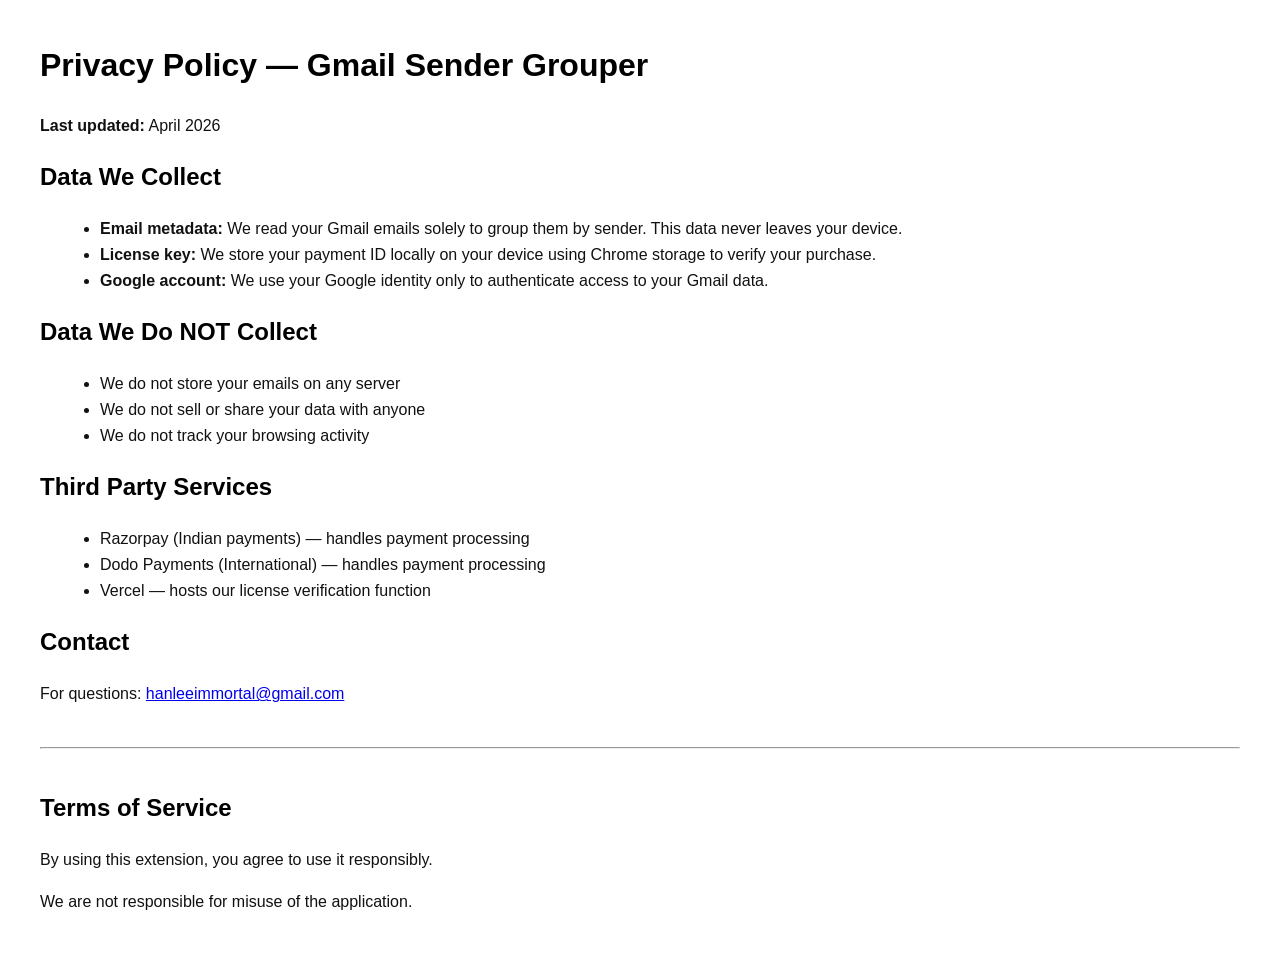
==== index.html @ 6779dde5 "Add Privacy Policy page for Gmail Sender Grouper in html" ====
<!DOCTYPE html>
<html lang="en">
<head>
  <meta charset="UTF-8">
  <title>Privacy Policy — Gmail Sender Grouper</title>
  <meta name="viewport" content="width=device-width, initial-scale=1.0">
  <style>
    body {
      font-family: Arial, sans-serif;
      line-height: 1.6;
      margin: 40px;
      color: #111;
      background: #fff;
    }
    h1, h2 {
      color: #000;
    }
    ul {
      margin-left: 20px;
    }
    hr {
      margin: 40px 0;
    }
  </style>
</head>
<body>

  <h1>Privacy Policy — Gmail Sender Grouper</h1>
  <p><strong>Last updated:</strong> April 2026</p>

  <h2>Data We Collect</h2>
  <ul>
    <li><strong>Email metadata:</strong> We read your Gmail emails solely to group them by sender. This data never leaves your device.</li>
    <li><strong>License key:</strong> We store your payment ID locally on your device using Chrome storage to verify your purchase.</li>
    <li><strong>Google account:</strong> We use your Google identity only to authenticate access to your Gmail data.</li>
  </ul>

  <h2>Data We Do NOT Collect</h2>
  <ul>
    <li>We do not store your emails on any server</li>
    <li>We do not sell or share your data with anyone</li>
    <li>We do not track your browsing activity</li>
  </ul>

  <h2>Third Party Services</h2>
  <ul>
    <li>Razorpay (Indian payments) — handles payment processing</li>
    <li>Dodo Payments (International) — handles payment processing</li>
    <li>Vercel — hosts our license verification function</li>
  </ul>

  <h2>Contact</h2>
  <p>For questions: <a href="mailto:hanleeimmortal@gmail.com">hanleeimmortal@gmail.com</a></p>

  <hr>

  <h2>Terms of Service</h2>
  <p>By using this extension, you agree to use it responsibly.</p>
  <p>We are not responsible for misuse of the application.</p>

</body>
</html>
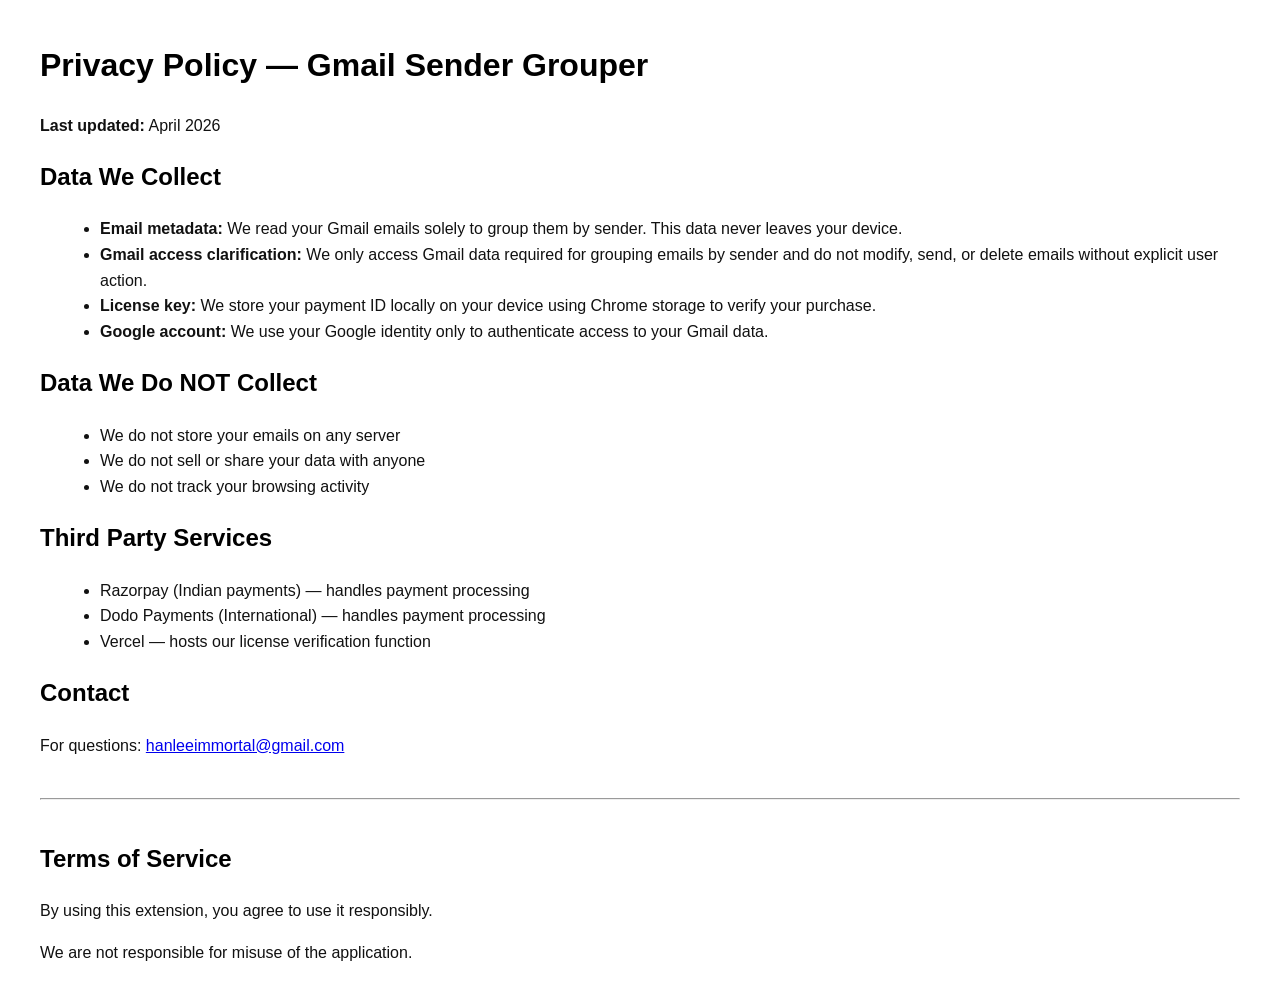
==== commit 505df76d: "Update index.html" ====
--- a/index.html
+++ b/index.html
@@ -31,6 +31,7 @@
   <h2>Data We Collect</h2>
   <ul>
     <li><strong>Email metadata:</strong> We read your Gmail emails solely to group them by sender. This data never leaves your device.</li>
+    <li><strong>Gmail access clarification:</strong> We only access Gmail data required for grouping emails by sender and do not modify, send, or delete emails without explicit user action.</li>
     <li><strong>License key:</strong> We store your payment ID locally on your device using Chrome storage to verify your purchase.</li>
     <li><strong>Google account:</strong> We use your Google identity only to authenticate access to your Gmail data.</li>
   </ul>
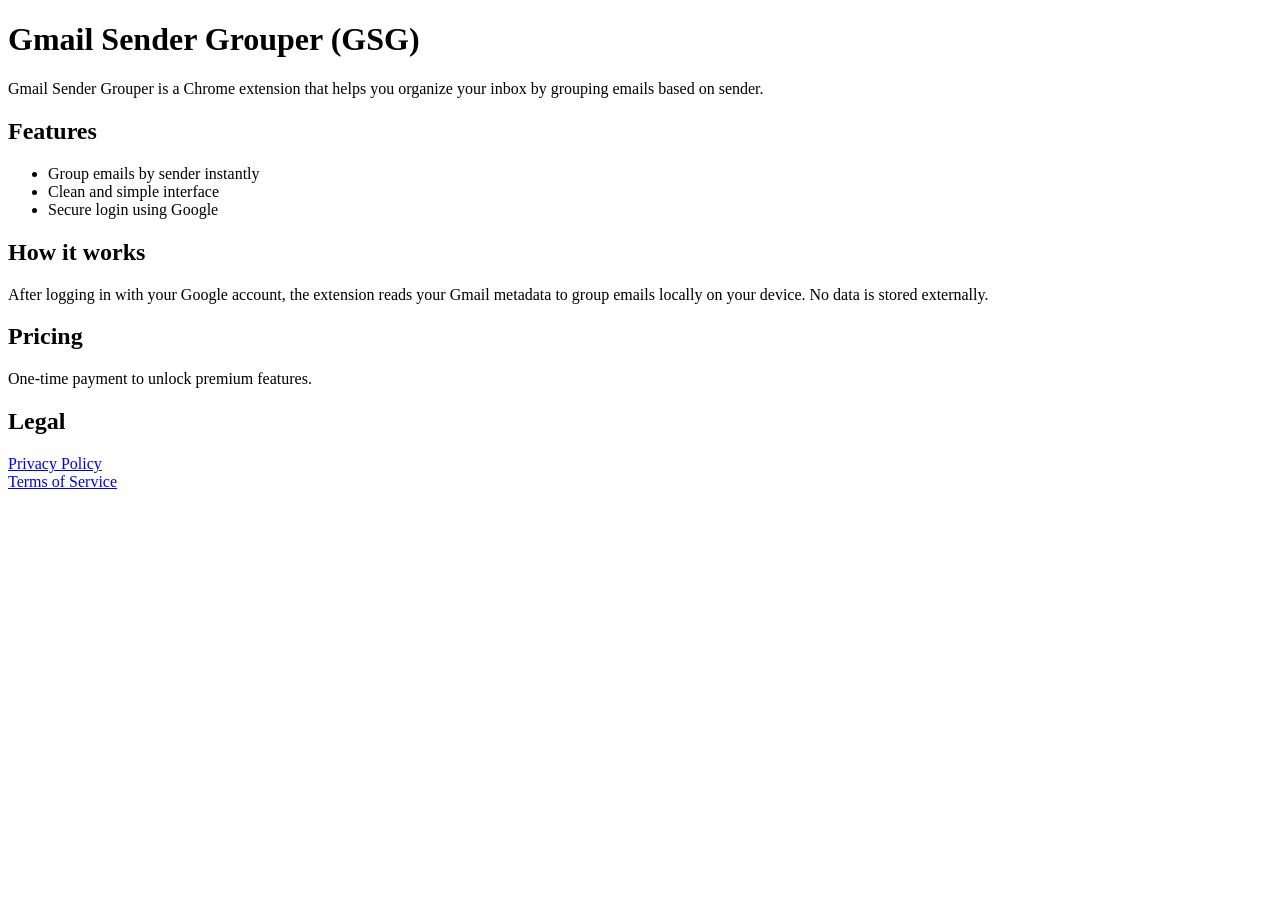
==== commit 32db1eb8: "Create index.html" ====
--- a/index.html
+++ b/index.html
@@ -1,63 +1,37 @@
 <!DOCTYPE html>
-<html lang="en">
+<html>
 <head>
-  <meta charset="UTF-8">
-  <title>Privacy Policy — Gmail Sender Grouper</title>
-  <meta name="viewport" content="width=device-width, initial-scale=1.0">
-  <style>
-    body {
-      font-family: Arial, sans-serif;
-      line-height: 1.6;
-      margin: 40px;
-      color: #111;
-      background: #fff;
-    }
-    h1, h2 {
-      color: #000;
-    }
-    ul {
-      margin-left: 20px;
-    }
-    hr {
-      margin: 40px 0;
-    }
-  </style>
+  <title>Gmail Sender Grouper</title>
 </head>
 <body>
 
-  <h1>Privacy Policy — Gmail Sender Grouper</h1>
-  <p><strong>Last updated:</strong> April 2026</p>
+<h1>Gmail Sender Grouper (GSG)</h1>
 
-  <h2>Data We Collect</h2>
-  <ul>
-    <li><strong>Email metadata:</strong> We read your Gmail emails solely to group them by sender. This data never leaves your device.</li>
-    <li><strong>Gmail access clarification:</strong> We only access Gmail data required for grouping emails by sender and do not modify, send, or delete emails without explicit user action.</li>
-    <li><strong>License key:</strong> We store your payment ID locally on your device using Chrome storage to verify your purchase.</li>
-    <li><strong>Google account:</strong> We use your Google identity only to authenticate access to your Gmail data.</li>
-  </ul>
+<p>
+Gmail Sender Grouper is a Chrome extension that helps you organize your inbox by grouping emails based on sender.
+</p>
 
-  <h2>Data We Do NOT Collect</h2>
-  <ul>
-    <li>We do not store your emails on any server</li>
-    <li>We do not sell or share your data with anyone</li>
-    <li>We do not track your browsing activity</li>
-  </ul>
+<h2>Features</h2>
+<ul>
+  <li>Group emails by sender instantly</li>
+  <li>Clean and simple interface</li>
+  <li>Secure login using Google</li>
+</ul>
 
-  <h2>Third Party Services</h2>
-  <ul>
-    <li>Razorpay (Indian payments) — handles payment processing</li>
-    <li>Dodo Payments (International) — handles payment processing</li>
-    <li>Vercel — hosts our license verification function</li>
-  </ul>
+<h2>How it works</h2>
+<p>
+After logging in with your Google account, the extension reads your Gmail metadata to group emails locally on your device.
+No data is stored externally.
+</p>
 
-  <h2>Contact</h2>
-  <p>For questions: <a href="mailto:hanleeimmortal@gmail.com">hanleeimmortal@gmail.com</a></p>
+<h2>Pricing</h2>
+<p>
+One-time payment to unlock premium features.
+</p>
 
-  <hr>
-
-  <h2>Terms of Service</h2>
-  <p>By using this extension, you agree to use it responsibly.</p>
-  <p>We are not responsible for misuse of the application.</p>
+<h2>Legal</h2>
+<a href="/privacy.html">Privacy Policy</a><br>
+<a href="/terms.html">Terms of Service</a>
 
 </body>
 </html>
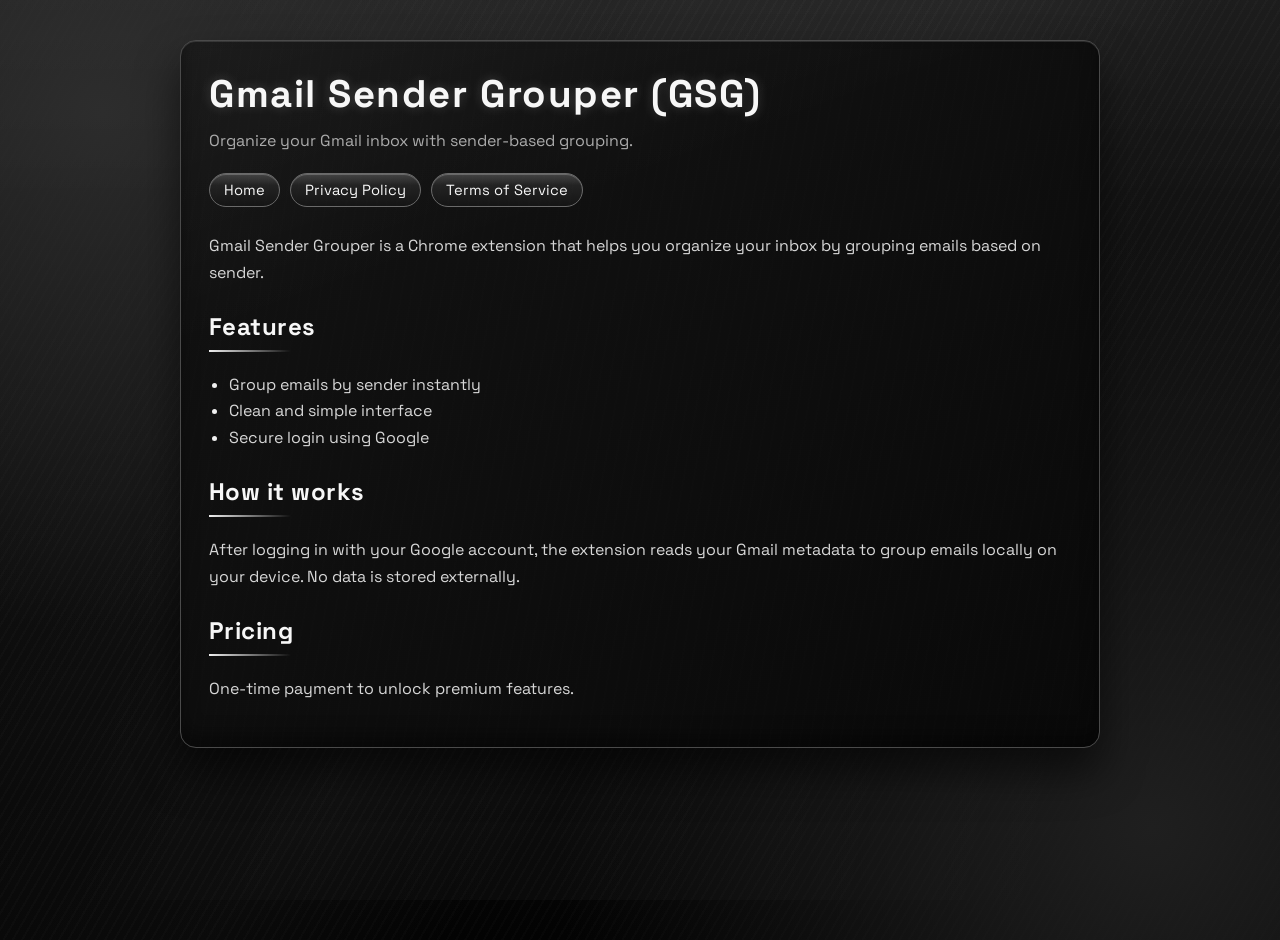
==== commit 93156ec1: "Refactor HTML structure and add navigation links; create styles.css for consistent theming" ====
--- a/index.html
+++ b/index.html
@@ -1,37 +1,45 @@
 <!DOCTYPE html>
-<html>
+<html lang="en">
 <head>
+  <meta charset="UTF-8">
+  <meta name="viewport" content="width=device-width, initial-scale=1.0">
   <title>Gmail Sender Grouper</title>
+  <link rel="stylesheet" href="styles.css">
 </head>
-<body>
+<body data-theme="classic-BS">
+  <main class="container">
+    <section class="panel">
+      <header class="site-header">
+        <h1>Gmail Sender Grouper (GSG)</h1>
+        <p>Organize your Gmail inbox with sender-based grouping.</p>
+      </header>
 
-<h1>Gmail Sender Grouper (GSG)</h1>
+      <nav class="nav" aria-label="Main navigation">
+        <a href="index.html">Home</a>
+        <a href="privacy.html">Privacy Policy</a>
+        <a href="terms.html">Terms of Service</a>
+      </nav>
 
-<p>
-Gmail Sender Grouper is a Chrome extension that helps you organize your inbox by grouping emails based on sender.
-</p>
+      <p>
+        Gmail Sender Grouper is a Chrome extension that helps you organize your inbox by grouping emails based on sender.
+      </p>
 
-<h2>Features</h2>
-<ul>
-  <li>Group emails by sender instantly</li>
-  <li>Clean and simple interface</li>
-  <li>Secure login using Google</li>
-</ul>
+      <h2>Features</h2>
+      <ul>
+        <li>Group emails by sender instantly</li>
+        <li>Clean and simple interface</li>
+        <li>Secure login using Google</li>
+      </ul>
 
-<h2>How it works</h2>
-<p>
-After logging in with your Google account, the extension reads your Gmail metadata to group emails locally on your device.
-No data is stored externally.
-</p>
+      <h2>How it works</h2>
+      <p>
+        After logging in with your Google account, the extension reads your Gmail metadata to group emails locally on your device.
+        No data is stored externally.
+      </p>
 
-<h2>Pricing</h2>
-<p>
-One-time payment to unlock premium features.
-</p>
-
-<h2>Legal</h2>
-<a href="/privacy.html">Privacy Policy</a><br>
-<a href="/terms.html">Terms of Service</a>
-
+      <h2>Pricing</h2>
+      <p>One-time payment to unlock premium features.</p>
+    </section>
+  </main>
 </body>
 </html>
--- a/styles.css
+++ b/styles.css
@@ -0,0 +1,264 @@
+/* Theme: classic-BS */
+
+@import url('https://fonts.googleapis.com/css2?family=Space+Grotesk:wght@400;500;700&display=swap');
+
+:root {
+  --theme-name: "classic-BS";
+  --bg-0: #030303;
+  --bg-1: #0e0e0e;
+  --bg-2: #171717;
+  --panel-0: #131313;
+  --panel-1: #090909;
+  --silver-0: #f7f7f7;
+  --silver-1: #d7d7d7;
+  --silver-2: #ababab;
+  --silver-3: #808080;
+  --line: #4a4a4a;
+  --line-soft: #2c2c2c;
+  --shine: rgba(255, 255, 255, 0.22);
+}
+
+* {
+  box-sizing: border-box;
+}
+
+body {
+  position: relative;
+  overflow-x: hidden;
+  margin: 0;
+  min-height: 100vh;
+  font-family: 'Space Grotesk', 'Segoe UI', Tahoma, sans-serif;
+  color: var(--silver-1);
+  background:
+    radial-gradient(circle at 8% 12%, #2a2a2a 0%, transparent 36%),
+    radial-gradient(circle at 90% 88%, #1f1f1f 0%, transparent 42%),
+    linear-gradient(130deg, transparent 0%, rgba(255, 255, 255, 0.03) 48%, transparent 60%),
+    repeating-linear-gradient(
+      120deg,
+      rgba(255, 255, 255, 0.015) 0,
+      rgba(255, 255, 255, 0.015) 2px,
+      transparent 2px,
+      transparent 8px
+    ),
+    linear-gradient(180deg, var(--bg-2), var(--bg-0));
+}
+
+body::before {
+  content: "";
+  position: fixed;
+  inset: 0;
+  pointer-events: none;
+  background:
+    linear-gradient(100deg, transparent 15%, rgba(255, 255, 255, 0.035) 48%, transparent 84%),
+    linear-gradient(180deg, rgba(255, 255, 255, 0.04), transparent 22%);
+  mix-blend-mode: screen;
+  opacity: 0.65;
+}
+
+body::after {
+  content: "";
+  position: fixed;
+  inset: 0;
+  pointer-events: none;
+  background-image: repeating-linear-gradient(
+    0deg,
+    rgba(255, 255, 255, 0.02) 0,
+    rgba(255, 255, 255, 0.02) 1px,
+    transparent 1px,
+    transparent 3px
+  );
+  opacity: 0.1;
+}
+
+.container {
+  width: min(920px, 92vw);
+  margin: 40px auto;
+}
+
+.panel {
+  position: relative;
+  overflow: hidden;
+  background:
+    linear-gradient(160deg, rgba(255, 255, 255, 0.04) 0%, transparent 30%),
+    linear-gradient(145deg, var(--panel-0), var(--panel-1));
+  border: 1px solid var(--line);
+  border-radius: 16px;
+  padding: 28px;
+  box-shadow:
+    inset 0 1px 0 rgba(255, 255, 255, 0.12),
+    inset 0 -12px 18px rgba(0, 0, 0, 0.4),
+    0 24px 42px rgba(0, 0, 0, 0.55);
+  animation: reveal 0.45s ease-out;
+}
+
+.panel::before {
+  content: "";
+  position: absolute;
+  top: -30%;
+  left: -50%;
+  width: 46%;
+  height: 170%;
+  background: linear-gradient(
+    112deg,
+    transparent 0%,
+    rgba(255, 255, 255, 0.04) 34%,
+    rgba(255, 255, 255, 0.28) 50%,
+    rgba(255, 255, 255, 0.05) 66%,
+    transparent 100%
+  );
+  filter: blur(1px);
+  transform: skewX(-18deg) translateX(-150%);
+  opacity: 0.55;
+  mix-blend-mode: screen;
+  animation: panelSweep 5.3s ease-in-out infinite;
+  pointer-events: none;
+}
+
+.panel::after {
+  content: "";
+  position: absolute;
+  inset: 0;
+  pointer-events: none;
+  background-image: repeating-linear-gradient(
+    100deg,
+    rgba(255, 255, 255, 0.02) 0,
+    rgba(255, 255, 255, 0.02) 2px,
+    transparent 2px,
+    transparent 10px
+  );
+  opacity: 0.18;
+}
+
+.site-header h1 {
+  margin: 0;
+  font-size: clamp(1.7rem, 3vw, 2.4rem);
+  letter-spacing: 0.04em;
+  color: var(--silver-0);
+  text-shadow: 0 0 12px rgba(255, 255, 255, 0.18);
+}
+
+.site-header p {
+  margin: 10px 0 0;
+  color: var(--silver-2);
+}
+
+.nav {
+  margin: 18px 0 26px;
+  display: flex;
+  flex-wrap: wrap;
+  gap: 10px;
+}
+
+.nav a {
+  text-decoration: none;
+  color: var(--silver-0);
+  background:
+    linear-gradient(180deg, rgba(255, 255, 255, 0.12), transparent 36%),
+    linear-gradient(180deg, #2a2a2a, #151515);
+  border: 1px solid #6a6a6a;
+  border-radius: 999px;
+  padding: 7px 14px;
+  font-size: 0.92rem;
+  box-shadow: inset 0 1px 0 rgba(255, 255, 255, 0.2);
+  transition: transform 0.2s ease, border-color 0.2s ease, background 0.2s ease, box-shadow 0.2s ease;
+}
+
+.nav a:hover {
+  transform: translateY(-1px);
+  border-color: #bebebe;
+  background:
+    linear-gradient(180deg, rgba(255, 255, 255, 0.18), transparent 35%),
+    linear-gradient(180deg, #323232, #1a1a1a);
+  box-shadow:
+    inset 0 1px 0 rgba(255, 255, 255, 0.28),
+    0 0 12px rgba(255, 255, 255, 0.12);
+}
+
+h2 {
+  margin-top: 24px;
+  color: var(--silver-0);
+  letter-spacing: 0.02em;
+}
+
+h2::after {
+  content: "";
+  display: block;
+  width: 82px;
+  height: 2px;
+  margin-top: 8px;
+  background: linear-gradient(90deg, #efefef, transparent);
+}
+
+p,
+li {
+  line-height: 1.68;
+}
+
+ul {
+  margin: 0;
+  padding-left: 20px;
+}
+
+li::marker {
+  color: #f0f0f0;
+}
+
+a {
+  color: #e9e9e9;
+}
+
+a:hover {
+  color: #ffffff;
+}
+
+hr {
+  border: none;
+  border-top: 1px solid var(--line-soft);
+  margin: 26px 0;
+}
+
+.muted {
+  color: var(--silver-3);
+}
+
+@keyframes reveal {
+  from {
+    opacity: 0;
+    transform: translateY(7px);
+  }
+  to {
+    opacity: 1;
+    transform: translateY(0);
+  }
+}
+
+@keyframes panelSweep {
+  0%,
+  18% {
+    transform: skewX(-18deg) translateX(-150%);
+  }
+  56% {
+    transform: skewX(-18deg) translateX(265%);
+  }
+  100% {
+    transform: skewX(-18deg) translateX(265%);
+  }
+}
+
+@media (prefers-reduced-motion: reduce) {
+  .panel,
+  .panel::before {
+    animation: none;
+  }
+}
+
+@media (max-width: 600px) {
+  .container {
+    margin: 18px auto;
+  }
+
+  .panel {
+    padding: 20px;
+    border-radius: 12px;
+  }
+}
